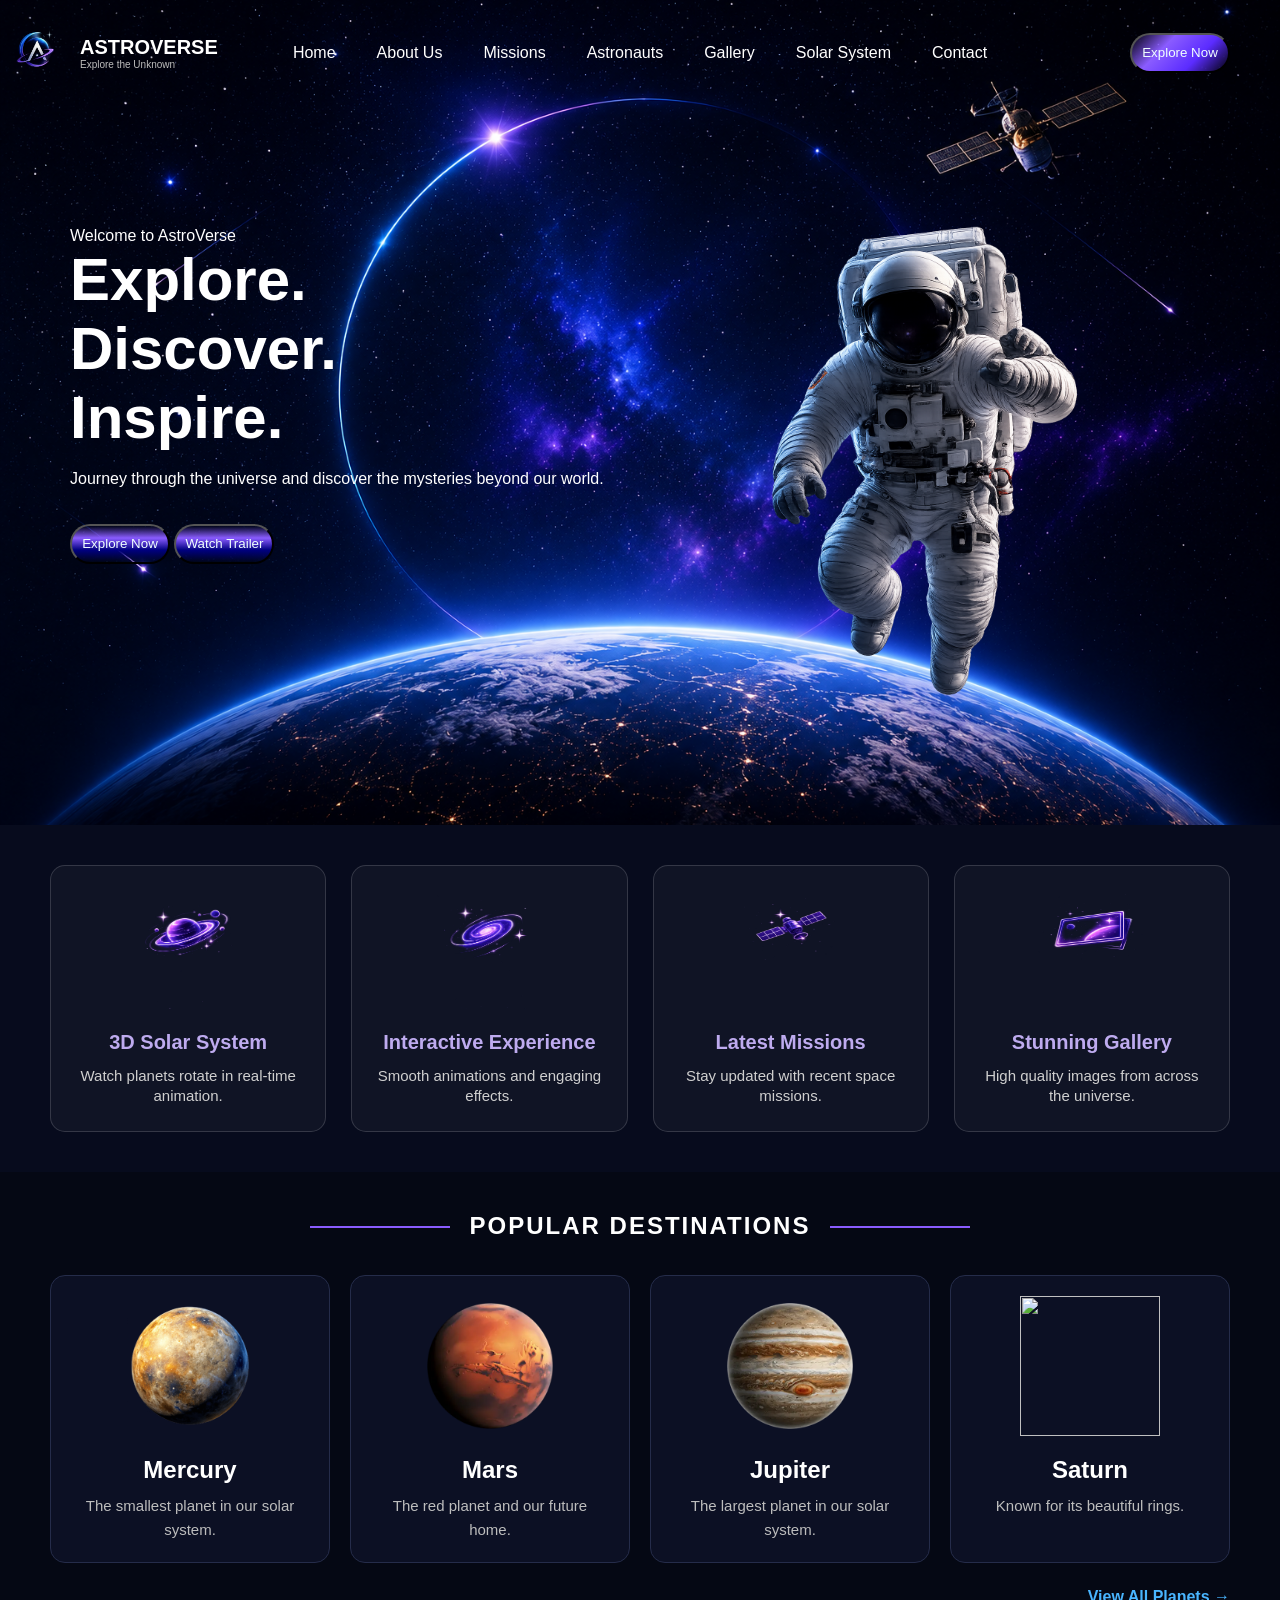
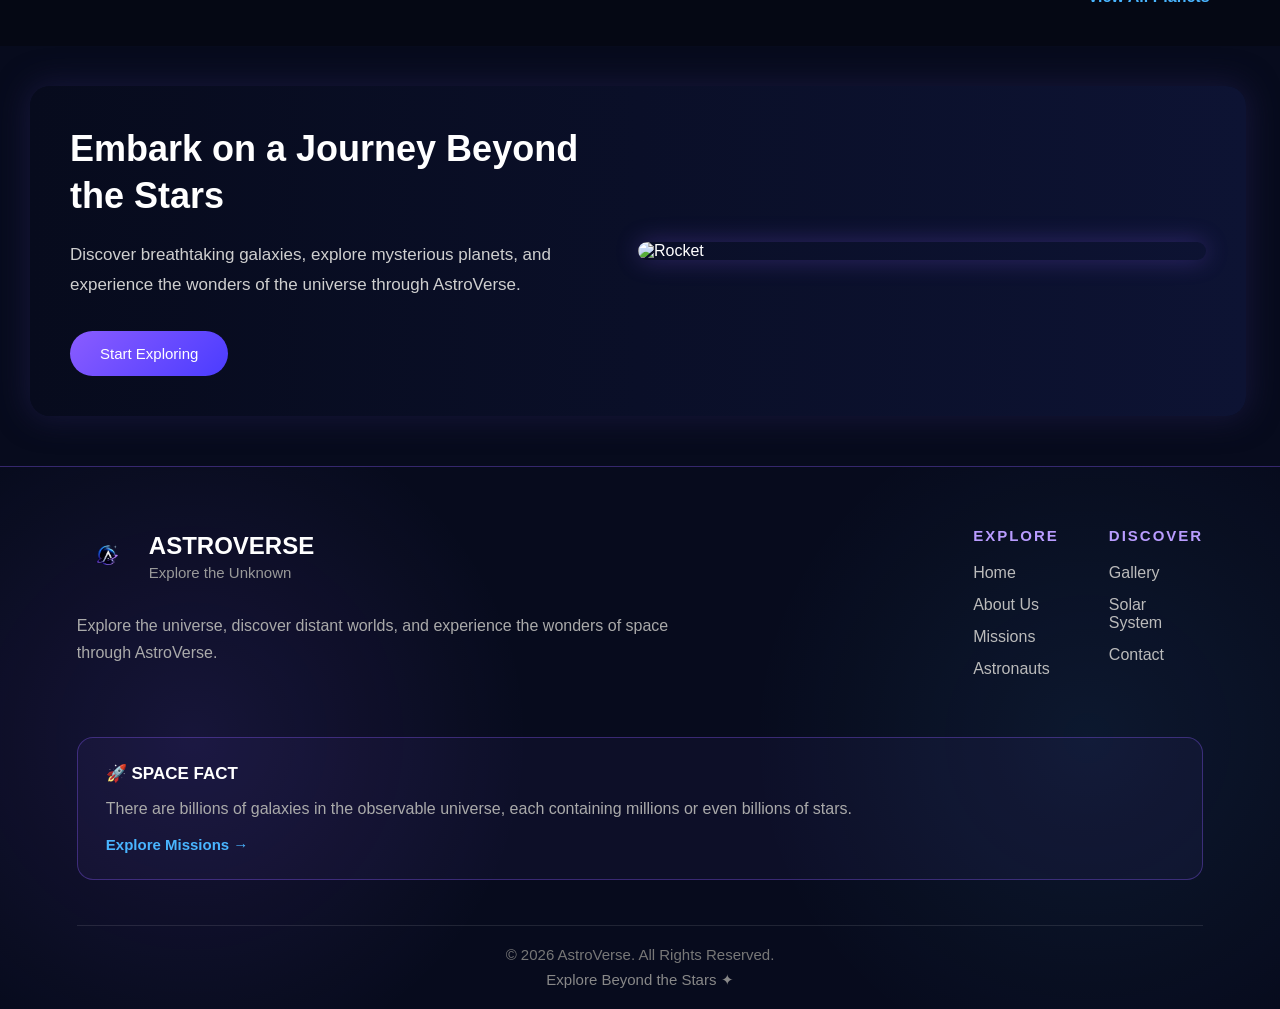
==== index.html @ 7be33474 "Add files via upload" ====
<!DOCTYPE html>
<html lang="en">
<head>
    <meta charset="UTF-8">
    <meta name="viewport" content="width=device-width, initial-scale=1.0">
    <title>AstroVerse</title>
    <link rel="stylesheet" href="index.css">
</head>
<body>
    <section class="hero">
        <header>
        <div class="logo">
            <img src="logo.png" alt="Astro Verse Logo"> 
            <div class="logo-text">
                <h2>ASTROVERSE</h2>
                <p>Explore the Unknown</p>
            </div>
        </div>
        <nav>
            <a href="index.html">Home</a>
            <a href="about.html">About Us</a>
            <a href="missions.html">Missions</a>
            <a href="astronauts.html">Astronauts</a>
            <a href="gallery.html">Gallery</a>
            <a href="solar.html">Solar System</a>
            <a href="contact.html">Contact</a>
        </nav>
           <div class="nav-btn">
            <button>Explore Now</button>
        </div>
    </header>
    <div class="hero-content">
        <div class="hero-text">
       <p>Welcome to AstroVerse</p>
       <h1>Explore.<br>Discover.<br>Inspire.</h1><br>
       <p class="hero-description">Journey through the universe and discover the mysteries beyond our world.</p>
       <br><br>
       <div class="hero-buttons">
       <button class="explore-btn">Explore Now</button>
       <button class="trailer-btn">Watch Trailer</button>
       </div>
       </div>
      
       <div class="hero-image">
        <img src="astronaut.png" alt="">
       </div>
        </div>
    </section>

    <section class="features">
    <div class="feature-card">
        <img src="icon1.png" alt="">
        <h3>3D Solar System</h3>
        <p>Watch planets rotate in real-time animation.</p>
    </div>

    <div class="feature-card">
        <img src="icon2.png" alt="">
        <h3>Interactive Experience</h3>
        <p>Smooth animations and engaging effects.</p>
    </div>

    <div class="feature-card">
        <img src="icon3.png" alt="">
        <h3>Latest Missions</h3>
        <p>Stay updated with recent space missions.</p>
    </div>

    <div class="feature-card">
        <img src="icon4_gallery.png" alt="">
        <h3>Stunning Gallery</h3>
        <p>High quality images from across the universe.</p>
    </div>
</section>

<section class="planets">

    <h2 class="section-title">POPULAR DESTINATIONS</h2>

    <div class="planet-container">

        <div class="planet-card">
            <img src="mercury.png" alt="">
            <h3>Mercury</h3>
            <p>The smallest planet in our solar system.</p>
        </div>

        <div class="planet-card">
            <img src="mars.png" alt="">
            <h3>Mars</h3>
            <p>The red planet and our future home.</p>
        </div>

        <div class="planet-card">
            <img src="jupiter.png" alt="">
            <h3>Jupiter</h3>
            <p>The largest planet in our solar system.</p>
        </div>

        <div class="planet-card">
            <img src="saturn.png" alt="">
            <h3>Saturn</h3>
            <p>Known for its beautiful rings.</p>
        </div>

    </div>

    <a href="#" class="view-btn">View All Planets →</a>

</section>


<section class="cta">

    <div class="cta-content">
        <h2>Embark on a Journey Beyond the Stars</h2>

        <p>
            Discover breathtaking galaxies, explore mysterious planets,
            and experience the wonders of the universe through AstroVerse.
        </p>

        <button>Start Exploring</button>
    </div>

    <div class="cta-image">
        <img src="rocket.png" alt="Rocket">
    </div>

</section>


<footer class="space-footer">

    <div class="footer-content">

        <!-- BRAND -->
        <div class="footer-brand">

            <div class="brand-top">
                <img src="logo.png" alt="AstroVerse Logo">

                <div>
                    <h2>ASTROVERSE</h2>
                    <p>Explore the Unknown</p>
                </div>
            </div>

            <p class="footer-description">
                Explore the universe, discover distant worlds, and
                experience the wonders of space through AstroVerse.
            </p>

        </div>


        <!-- EXPLORE -->
        <div class="footer-links">

            <h3>EXPLORE</h3>

            <a href="index.html">Home</a>
            <a href="about.html">About Us</a>
            <a href="missions.html">Missions</a>
            <a href="astronauts.html">Astronauts</a>

        </div>


        <!-- DISCOVER -->
        <div class="footer-links">

            <h3>DISCOVER</h3>

            <a href="gallery.html">Gallery</a>
            <a href="solar.html">Solar System</a>
            <a href="contact.html">Contact</a>

        </div>

    </div>


    <!-- SPACE FACT -->

    <div class="space-fact">

        <h3>🚀 SPACE FACT</h3>

        <p>
            There are billions of galaxies in the observable universe,
            each containing millions or even billions of stars.
        </p>

        <a href="missions.html">
            Explore Missions →
        </a>

    </div>


    <!-- FOOTER BOTTOM -->

    <div class="footer-bottom">

        <p>
            © 2026 AstroVerse. All Rights Reserved.
        </p>

        <span>
            Explore Beyond the Stars ✦
        </span>

    </div>

</footer>
</body>
</html>
---- index.css ----
*{
    margin: 0;
    padding: 0;
    box-sizing: border-box;
}

body{
    font-family: Arial, Helvetica, sans-serif;
    color: white;
    background: #070b1d;
}
.hero{
    background-image: url("background.png");
    background-repeat: no-repeat;
    background-size: cover;
    background-position: center;
    min-height: 90vh;
}
.hero-text{
    width:45%;
    color:white;
    margin-left:30px;
    margin-top: 100px;
    transform:translateY(-60px);

    animation: heroReveal 1.5s ease-out;
}

@keyframes heroReveal{
    from{
        opacity:0;
        transform:translateY(-20px);
    }

    to{
        opacity:1;
        transform:translateY(-60px);
    }
}
/* .hero-image{
    width:40%;
    display:flex;
    justify-content:flex-end;
    align-items: center;
} */

.hero-image{
    width:40%;
    display:flex;
    justify-content:flex-end;
    align-items:center;

    animation: astronautReveal 1.8s ease-out;
}

@keyframes astronautReveal{

    from{
        opacity:0;
        transform:translateX(60px);
    }

    to{
        opacity:1;
        transform:translateX(0);
    }
}
.hero-image img{
    width:380px;
    max-width: 100%;
    height:auto;
     position:relative;
    top:80px;     
    left:15px;
}
h1{
    font-size: 60px;
}



header{
    display:flex;
    justify-content:space-between;
    align-items:center;
    width:100%;
}
.logo{
    display:flex;
    align-items:center;
    flex:1;
    gap:10px;
}

.logo img{
    width:70px;
}

.logo h2{
    color:white;
    margin:0;
    font-size:20px;
}

.logo-text p{
     margin:0;
    font-size:10px;
    color:#bdbdbd;
}
nav{
    display:flex;
    gap:25px;
    justify-content: center;
    flex:2;
     white-space: nowrap;
}

 nav a{
    color:white;
    text-decoration:none;
    font-size:16px;
    padding:5px 8px;
    border-radius:20px;
    transition:0.3s;
    
}

nav a:hover{
    background:#8a5cff;
    border: 2px solid white;
}
.nav-btn{
   
    cursor:pointer;
     flex:1;
    display:flex;
    justify-content: flex-end;
}
.hero-content{
    display:flex;
    /* justify-content:space-between; */
     transform:translateY(-60px);
    align-items:center;
     min-height:80vh;
     padding:0 40px; 
    /* margin-top:-80px; */
}
.nav-btn button{
    color: azure;
    margin-right:50px ;
    width:100px;
    height: 40px;
   background: linear-gradient(135deg, transparent,#8a5cff, #5b2cff,transparent);
    
    border-radius: 20px;
    
    cursor: pointer;
}
.explore-btn,.trailer-btn{
    color: azure;
    border-radius: 20px;
    width:100px;
    height: 40px;
    background: linear-gradient(transparent,#8a5cff,navy,transparent);
}

.features{
    display:flex;
    justify-content:space-between;
    gap:25px;
    padding:40px 50px;
    background:#070b1d;
}

.feature-card{
    width:24%;
    padding:25px;
    border:1px solid rgba(255,255,255,0.15);
    border-radius:15px;
    background:rgba(255,255,255,0.04);
    transition:0.3s;
    padding: 25px;
    text-align: center;
}

.feature-card:hover{
    transform:translateY(-8px);
    border-color:#8a5cff;
}

.feature-card img{
    width:120px;
    margin-bottom:15px;
    height: 120px;
    display: block;
    margin: 0 auto 20px;
}

.feature-card h3{
    margin-bottom:12px;
    font-size: 20px;
    color: #beabef;
}

.feature-card p{
    color:#cfcfcf;
    font-size:15px;
    line-height:20px;
}

.planets{
    padding: 40px 50px;
    background:#050814;
}

.section-title{
    text-align:center;
    color:white;
    font-size:24px;
    margin-bottom:35px;
    letter-spacing:2px;
    position:relative;
}


.section-title::before{
    content: "";
    position: absolute;
    top: 50%;
    left: 22%;   
    width: 140px;
    height: 2px;
    background: #8a5cff;
}

.section-title::after{
    content: "";
    position: absolute;
    top: 50%;
    right: 22%;  
    width: 140px;
    height: 2px;
    background: #8a5cff;
}
.planet-container{
    display:flex;
    justify-content:space-between;
    gap:20px;
}

.planet-card{
    background:#0c1024;
    border:1px solid #252c4a;
    border-radius:15px;
    width:24%;
    padding:20px;
    transition:0.4s;
}

.planet-card:hover{
    transform:translateY(-8px);
    border-color:#8a5cff;
    box-shadow:0 0 20px rgba(138,92,255,0.4);
}

.planet-card img{
    width:140px;
    height:140px;
    display:block;
    margin:0 auto 20px;
    transition:0.4s;
}

.planet-card:hover img{
    transform:scale(1.08);
}

.planet-card h3{
    color:white;
    font-size:24px;
    margin-bottom:10px;
    text-align: center;
}

.planet-card p{
    color:#bdbdbd;
    font-size:15px;
    line-height:1.6;
    text-align: center;
}

.view-btn{
    display:block;
    text-align:right;
    margin-top:25px;
    color:#49b5ff;
    text-decoration:none;
    font-weight:bold;
    transition:0.3s;
}

.view-btn:hover{
    color:#8a5cff;
}


.cta{
    width: 95%;
    display:flex;
    justify-content:space-between;
    align-items:center;
    padding:40px;
    margin:40px 30px;
    /* border: 0.5px solid white; */
    box-shadow: 0 0 30px 3px rgb(22, 22, 57);
    background:linear-gradient(90deg,#070b1d,#0d1333);
     border-radius:20px;
     overflow: hidden;
}

.cta-content{
    width:45%;
}

.cta-content h2{
    font-size:36px;
    color:white;
    margin-bottom:20px;
    line-height:1.3;
}

.cta-content p{
    color:#cfcfcf;
    font-size:17px;
    line-height:1.8;
    margin-bottom:30px;
}

.cta-content button{
    background:linear-gradient(135deg,#8a5cff,#4b3cff);
    color:white;
    border:none;
    padding:14px 30px;
    border-radius:30px;
    cursor:pointer;
    font-size:15px;
    transition:0.3s;
}

.cta-content button:hover{
    transform:translateY(-5px);
    box-shadow:0 0 20px rgba(138,92,255,.5);
}

.cta-image{
    width:50%;
    display:flex;
    justify-content:center;
}

.cta-image img{
    width:100%;
    border-radius: 15px;
    display: block;
     box-shadow:0 0 25px rgba(138,92,255,.3);
    transition:0.5s;
}

.cta-image img:hover{
    transform:translateY(-15px);
}
/* =========================
   FOOTER
========================= */

.space-footer{

    background:
        radial-gradient(
            circle at 15% 50%,
            rgba(138,92,255,.12),
            transparent 30%
        ),

        radial-gradient(
            circle at 85% 50%,
            rgba(73,181,255,.08),
            transparent 30%
        ),

        #070b1d;

    border-top:
        1px solid
        rgba(138,92,255,.35);

    padding:
        60px 6% 20px;

    margin-top:50px;
}


/* =========================
   FOOTER CONTENT
========================= */

.footer-content{
    display:flex !important;
    flex-direction:row !important;
    justify-content:space-between !important;
    align-items:flex-start !important;
    width:100% !important;
    gap:50px !important;
}

   

/* =========================
   BRAND
========================= */

.footer-brand{

    width:100%;
}


.brand-top{

    display:flex;

    align-items:center;

    gap:12px;
}


.brand-top img{

    width:60px;

    height:60px;

    object-fit:contain;
}


.brand-top h2{

    color:white;

    font-size:24px;

    margin:0 0 4px;
}


.brand-top p{

    color:#999;

    font-size:15px;

    margin:0;
}


/* DESCRIPTION */

.footer-description{

    color:#aaa;

    font-size:16px;

    line-height:1.7;

    max-width:600px;

    margin-top:25px;
}


/* =========================
   FOOTER LINKS
========================= */

.footer-links h3{

    color:#b99cff;

    font-size:15px;

    letter-spacing:2px;

    margin-bottom:20px;
}


.footer-links a{

    display:block;

    color:#bbb;

    text-decoration:none;

    font-size:16px;

    margin-bottom:14px;

    transition:.3s;
}


.footer-links a:hover{

    color:#8a5cff;

    transform:translateX(5px);
}


/* =========================
   SPACE FACT
========================= */

.space-fact{

    margin-top:45px;

    padding:25px 28px;

    border:
        1px solid
        rgba(138,92,255,.35);

    border-radius:16px;

    background:
        rgba(138,92,255,.05);
}


.space-fact h3{

    color:white;

    font-size:17px;

    margin-bottom:12px;
}


.space-fact p{

    color:#aaa;

    font-size:16px;

    line-height:1.6;

    margin-bottom:15px;
}


.space-fact a{

    color:#49b5ff;

    text-decoration:none;

    font-size:15px;

    font-weight:bold;

    transition:.3s;
}


.space-fact a:hover{

    color:#8a5cff;
}


/* =========================
   FOOTER BOTTOM
========================= */

.footer-bottom{

    border-top:
        1px solid
        rgba(255,255,255,.1);

    margin-top:45px;

    padding-top:20px;

    text-align:center;
}


.footer-bottom p{

    color:#777;

    font-size:15px;

    margin-bottom:8px;
}


.footer-bottom span{

    color:#888;

    font-size:15px;
}
/* =========================
   HOME PAGE RESPONSIVE
========================= */

@media (max-width: 600px){

    body{
        overflow-x:hidden;
    }

    /* HEADER */

    header{
        flex-direction:column;
        height:auto;
        padding:10px;
        gap:12px;
    }

    /* LOGO */

    .logo{
        width:100%;
        justify-content:center;
    }

    .logo img{
        width:50px;
    }

    .logo h2{
        font-size:17px;
    }

    .logo-text p{
        font-size:8px;
    }

    /* NAVBAR */

    nav{
        width:100%;
        flex-wrap:wrap;
        justify-content:center;
        gap:5px;
    }

    nav a{
        font-size:11px;
        padding:5px 6px;
    }

    /* NAV BUTTON */

    .nav-btn{
        width:100%;
        justify-content:center;
    }

    .nav-btn button{
        margin:0;
        width:100px;
        height:34px;
    }


    /* HERO */

    .hero{
        min-height:auto;
        background-position:center;
        padding-bottom:40px;
    }

    .hero-content{
        flex-direction:column;
        min-height:auto;
        padding:40px 20px;
        transform:none;
        text-align:center;
    }

    .hero-text{
        width:100%;
        margin:0;
        transform:none;
    }

    h1{
        font-size:38px;
    }

    .hero-image{
        width:100%;
        justify-content:center;
        margin-top:25px;
    }

    .hero-image img{
        width:280px;
        max-width:90%;
        top:0;
        left:0;
    }


    /* FEATURES */

    .features{
        flex-direction:column;
        gap:20px;
        padding:30px 20px;
    }

    .feature-card{
        width:100%;
    }


    /* PLANETS */

    .planets{
        padding:30px 20px;
    }

    .section-title{
        font-size:20px;
        margin-bottom:25px;
    }

    .section-title::before,
    .section-title::after{
        display:none;
    }

    .planet-container{
        flex-direction:column;
        gap:20px;
    }

    .planet-card{
        width:100%;
    }

    .planet-card img{
        width:120px;
        height:120px;
    }


    /* CTA */

    .cta{
        width:auto;
        margin:30px 20px;
        padding:25px 20px;
        flex-direction:column;
        gap:30px;
    }

    .cta-content{
        width:100%;
        text-align:center;
    }

    .cta-content h2{
        font-size:28px;
    }

    .cta-content p{
        font-size:17px;
    }

    .cta-image{
        width:100%;
    }

}

.main-footer{
    padding:50px 25px 20px;
}

.footer-content{
    grid-template-columns:1fr;
    gap:35px;
}

.footer-bottom{
    flex-direction:column;
    gap:10px;
    text-align:center;
}
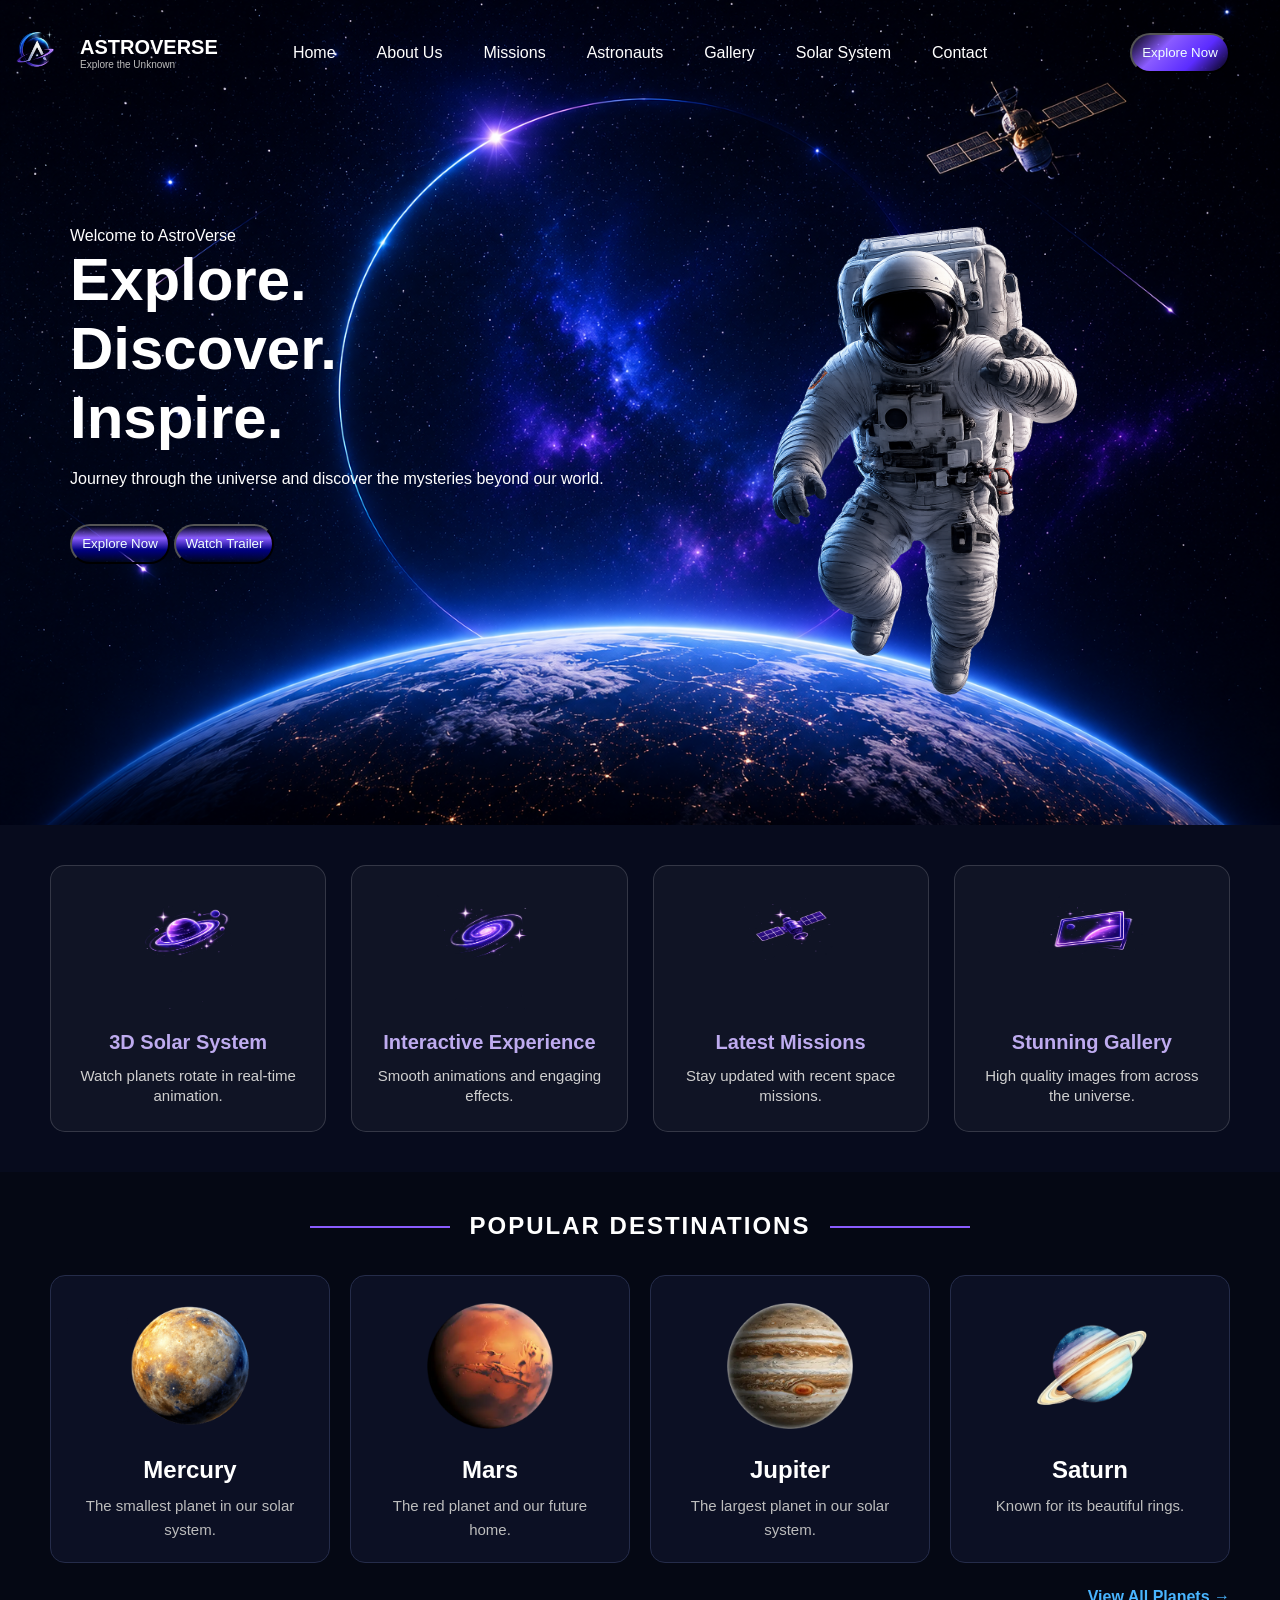
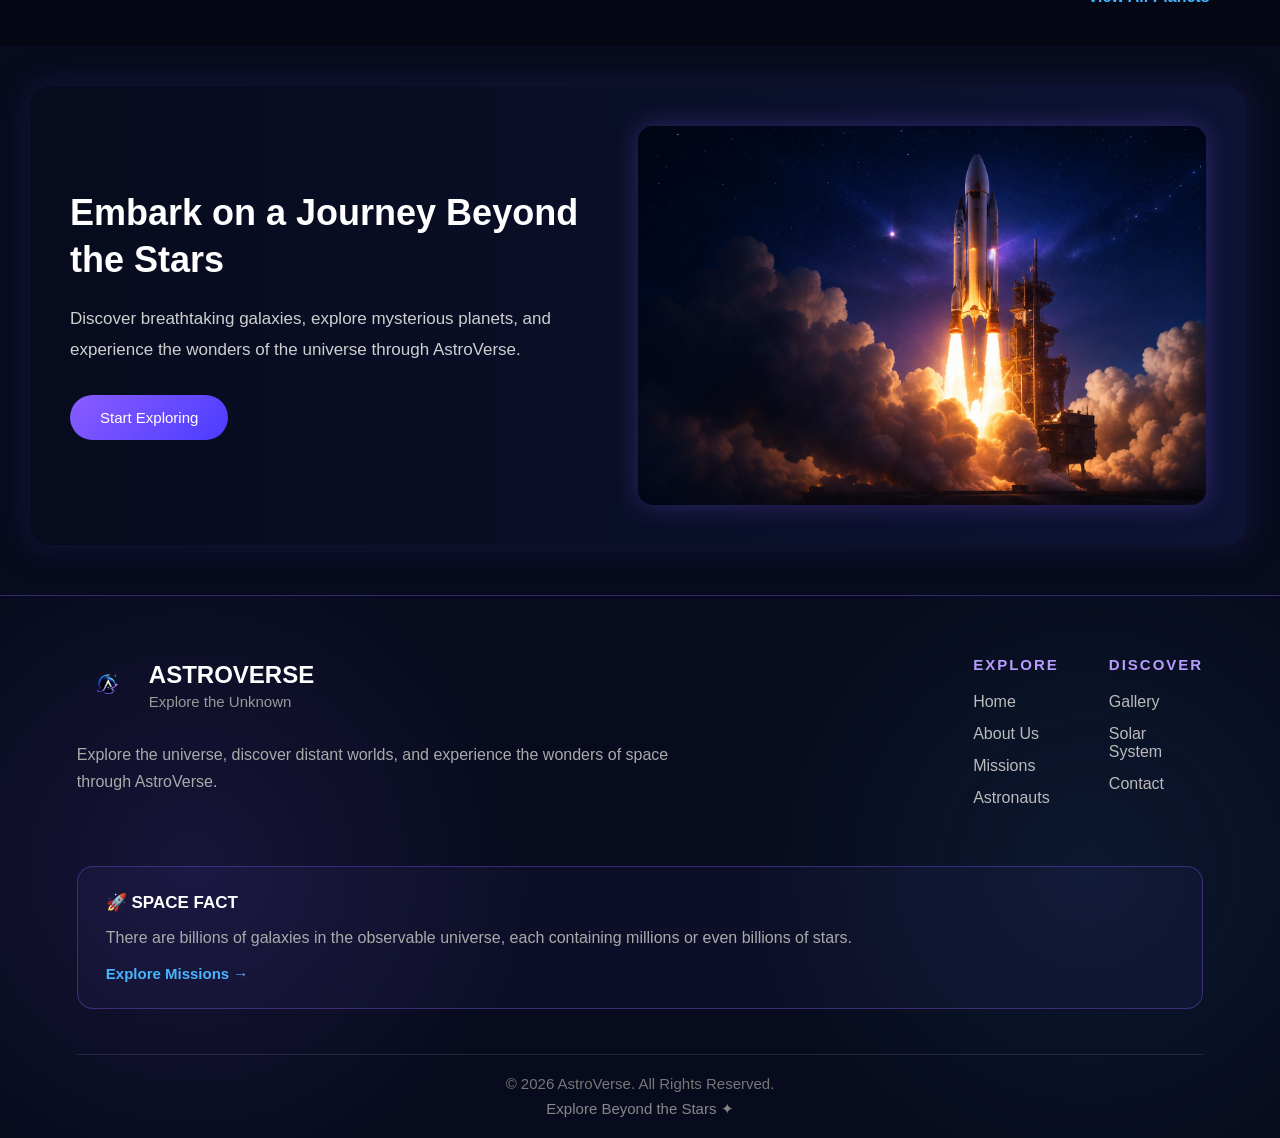
==== commit 761bfebe: "Fix HTML encoding issues in index.html" ====
--- a/index.html
+++ b/index.html
@@ -3,7 +3,7 @@
 <head>
     <meta charset="UTF-8">
     <meta name="viewport" content="width=device-width, initial-scale=1.0">
-    <title>AstroVerse</title>
+    <title> AstroVerse</title>
     <link rel="stylesheet" href="index.css">
 </head>
 <body>
@@ -215,4 +215,4 @@
 
 </footer>
 </body>
-</html>+</html>
